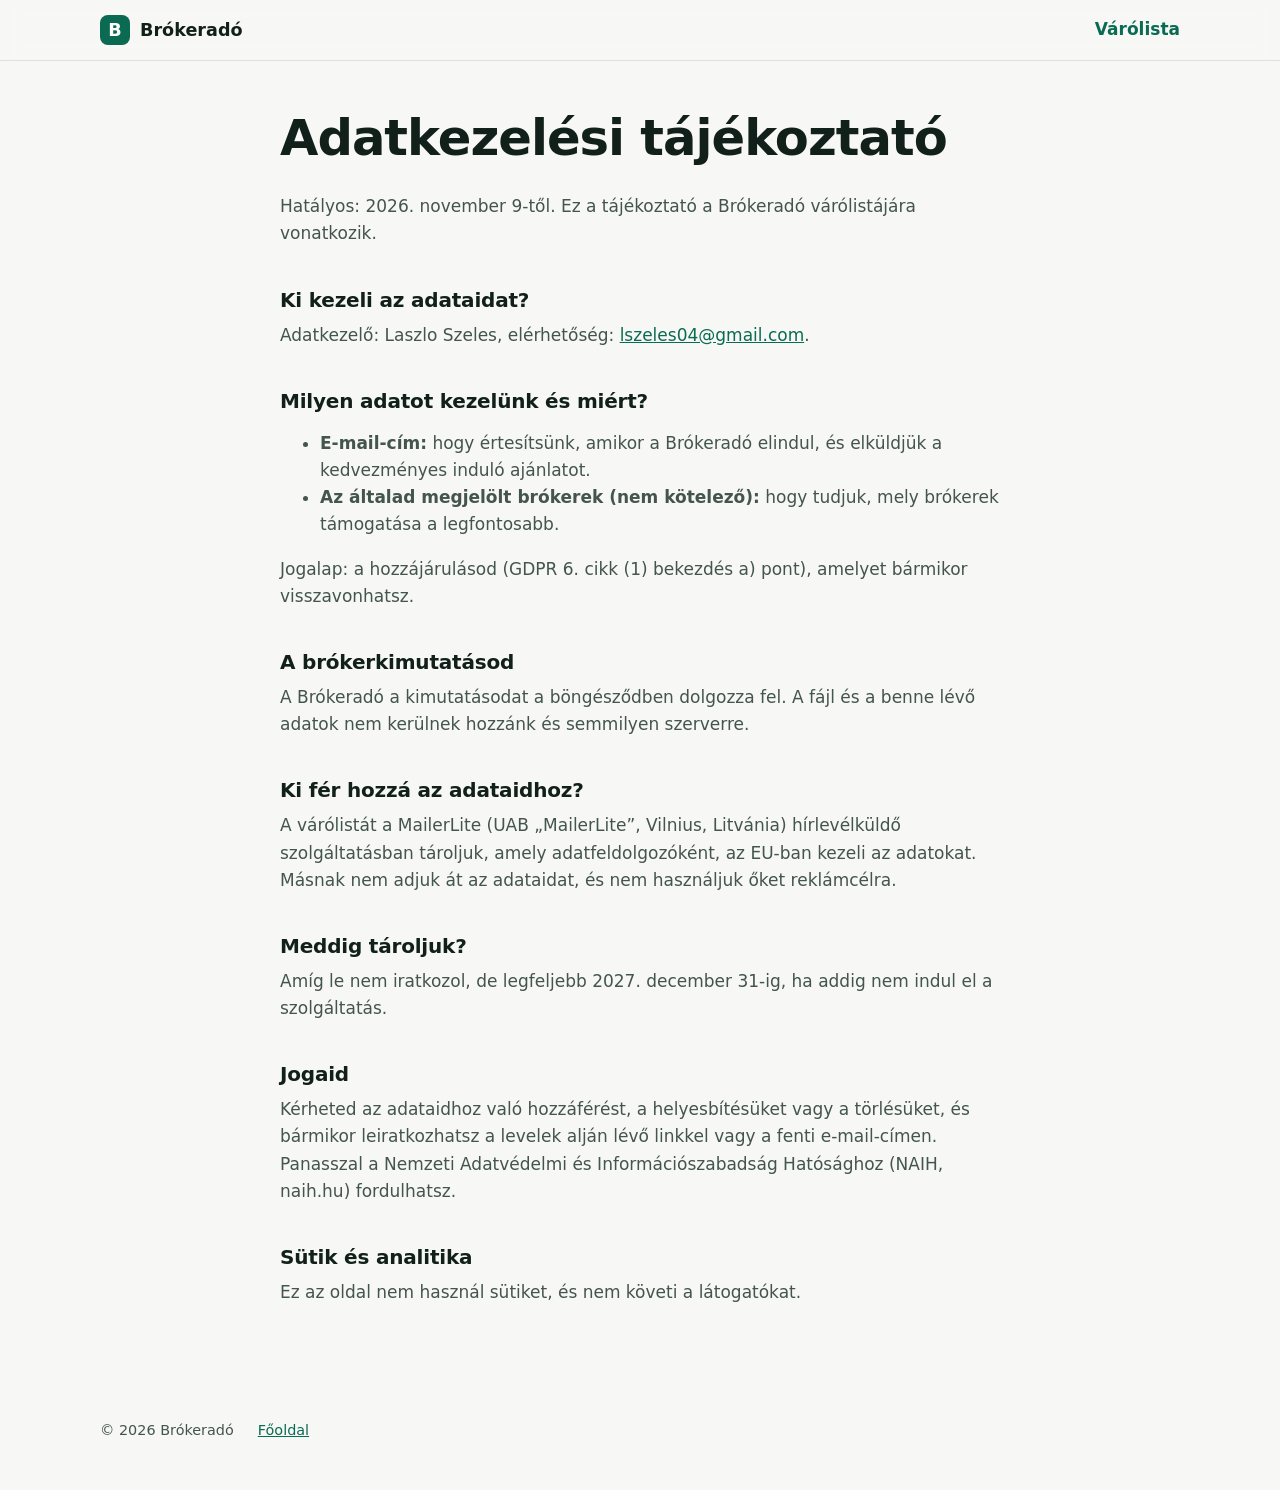
==== adatkezeles.html @ fca20e9b "Deploy site from 8936e88" ====
<!doctype html>
<html lang="hu">
  <head>
    <meta charset="UTF-8" />
    <meta name="viewport" content="width=device-width, initial-scale=1.0" />
    <title>Adatkezelési tájékoztató – Brókeradó</title>
    <meta name="robots" content="noindex" />
    <link rel="icon" href="data:image/svg+xml,%3Csvg xmlns='http://www.w3.org/2000/svg' viewBox='0 0 32 32'%3E%3Crect width='32' height='32' rx='7' fill='%230b6b52'/%3E%3Cpath d='M9 22V10h7.5a4 4 0 0 1 0 8H9m7.5 0 5 4' stroke='white' stroke-width='3' fill='none' stroke-linecap='round' stroke-linejoin='round'/%3E%3C/svg%3E" />
    <link rel="stylesheet" crossorigin href="./assets/style-DZf1pcr6.css">
  </head>
  <body>
    <header class="topbar">
      <div class="wrap topbar-inner">
        <a class="brand" href="./"><span class="brand-mark" aria-hidden="true">B</span> Brókeradó</a>
        <a class="topbar-cta" href="./#varolista">Várólista</a>
      </div>
    </header>

    <main class="legal">
      <div class="wrap narrow">
        <h1>Adatkezelési tájékoztató</h1>
        <p>Hatályos: 2026. november 9-től. Ez a tájékoztató a Brókeradó várólistájára vonatkozik.</p>

        <h2>Ki kezeli az adataidat?</h2>
        <p>
          Adatkezelő: Laszlo Szeles, elérhetőség: <a href="mailto:lszeles04@gmail.com">lszeles04@gmail.com</a>.
        </p>

        <h2>Milyen adatot kezelünk és miért?</h2>
        <ul>
          <li><strong>E-mail-cím:</strong> hogy értesítsünk, amikor a Brókeradó elindul, és elküldjük a kedvezményes induló ajánlatot.</li>
          <li><strong>Az általad megjelölt brókerek (nem kötelező):</strong> hogy tudjuk, mely brókerek támogatása a legfontosabb.</li>
        </ul>
        <p>Jogalap: a hozzájárulásod (GDPR 6. cikk (1) bekezdés a) pont), amelyet bármikor visszavonhatsz.</p>

        <h2>A brókerkimutatásod</h2>
        <p>
          A Brókeradó a kimutatásodat a böngésződben dolgozza fel. A fájl és a benne lévő adatok nem kerülnek hozzánk és
          semmilyen szerverre.
        </p>

        <h2>Ki fér hozzá az adataidhoz?</h2>
        <p>
          A várólistát a MailerLite (UAB „MailerLite”, Vilnius, Litvánia)
          hírlevélküldő szolgáltatásban tároljuk, amely adatfeldolgozóként, az EU-ban kezeli az adatokat. Másnak nem adjuk
          át az adataidat, és nem használjuk őket reklámcélra.
        </p>

        <h2>Meddig tároljuk?</h2>
        <p>Amíg le nem iratkozol, de legfeljebb 2027. december 31-ig, ha addig nem indul el a szolgáltatás.</p>

        <h2>Jogaid</h2>
        <p>
          Kérheted az adataidhoz való hozzáférést, a helyesbítésüket vagy a törlésüket, és bármikor leiratkozhatsz a
          levelek alján lévő linkkel vagy a fenti e-mail-címen. Panasszal a Nemzeti Adatvédelmi és Információszabadság
          Hatósághoz (NAIH, naih.hu) fordulhatsz.
        </p>

        <h2>Sütik és analitika</h2>
        <p>Ez az oldal nem használ sütiket, és nem követi a látogatókat.</p>
      </div>
    </main>

    <footer class="footer">
      <div class="wrap footer-inner">
        <span>© 2026 Brókeradó</span>
        <a href="./">Főoldal</a>
      </div>
    </footer>
  </body>
</html>
---- assets/style-DZf1pcr6.css ----
:root{--bg:#f7f8f6;--surface:#fff;--surface-2:#eef3f0;--ink:#12201b;--ink-2:#44544e;--line:#dbe3df;--brand:#0b6b52;--brand-ink:#fff;--brand-soft:#e1f1eb;--neg:#b42318;--focus:#1f8a6c;--radius:14px;--shadow:0 1px 2px #12201b0f, 0 8px 24px #12201b14;--lightningcss-light:initial;--lightningcss-dark: ;color-scheme:light}@media (prefers-color-scheme:dark){:root{--bg:#0e1513;--surface:#152019;--surface-2:#1b2a23;--ink:#e7efeb;--ink-2:#a8b8b1;--line:#2a3a33;--brand:#3fbf95;--brand-ink:#06231a;--brand-soft:#173a2e;--neg:#ff8a80;--focus:#5fd6ad;--shadow:0 1px 2px #0000004d, 0 8px 24px #0000004d;--lightningcss-light: ;--lightningcss-dark:initial;color-scheme:dark}}*,:before,:after{box-sizing:border-box}html{scroll-behavior:smooth}body{background:var(--bg);color:var(--ink);-webkit-font-smoothing:antialiased;margin:0;font:17px/1.6 system-ui,-apple-system,Segoe UI,Roboto,Helvetica Neue,Arial,sans-serif}a{color:var(--brand)}h1,h2,h3{letter-spacing:-.01em;margin:0 0 .5em;line-height:1.2}h1{letter-spacing:-.02em;font-size:clamp(2rem,4.5vw,3.1rem)}h2{font-size:clamp(1.5rem,3vw,2.1rem)}h3{font-size:1.1rem}p{margin:0 0 1em}:focus-visible{outline:3px solid var(--focus);outline-offset:2px;border-radius:6px}.wrap{max-width:1120px;margin:0 auto;padding:0 20px}.wrap.narrow{max-width:760px}.topbar{z-index:10;background:color-mix(in srgb, var(--bg) 88%, transparent);-webkit-backdrop-filter:blur(10px);backdrop-filter:blur(10px);border-bottom:1px solid var(--line);position:sticky;top:0}.topbar-inner{justify-content:space-between;align-items:center;height:60px;display:flex}.brand{color:var(--ink);align-items:center;gap:10px;font-size:1.1rem;font-weight:700;text-decoration:none;display:inline-flex}.brand-mark{background:var(--brand);width:30px;height:30px;color:var(--brand-ink);border-radius:8px;place-items:center;font-weight:800;display:grid}.topbar-cta{font-weight:600;text-decoration:none}.button{min-height:48px;font:inherit;cursor:pointer;border:0;border-radius:999px;justify-content:center;align-items:center;padding:0 24px;font-weight:650;text-decoration:none;transition:transform .15s,filter .15s;display:inline-flex}.button-primary{background:var(--brand);color:var(--brand-ink)}.button-primary:hover{filter:brightness(1.08)}.button-primary:active{transform:translateY(1px)}.button[disabled]{opacity:.6;cursor:progress}.hero{padding:64px 0 56px}.hero-grid{grid-template-columns:1.15fr .85fr;align-items:center;gap:56px;display:grid}.eyebrow{background:var(--brand-soft);color:var(--brand);border-radius:999px;padding:4px 12px;font-size:.85rem;font-weight:650;display:inline-block}.lead{color:var(--ink-2);max-width:38em;font-size:1.15rem}.lead strong{color:var(--ink)}.privacy-badge{color:var(--brand);align-items:flex-start;gap:10px;margin-bottom:28px;font-weight:600;display:flex}.privacy-badge svg{flex:none;margin-top:4px}.result-card{background:var(--surface);border:1px solid var(--line);border-radius:var(--radius);box-shadow:var(--shadow);font-variant-numeric:tabular-nums;margin:0;padding:22px 24px}.result-card figcaption{justify-content:space-between;align-items:center;gap:12px;margin-bottom:14px;font-weight:700;display:flex}.tag{color:var(--ink-2);background:var(--surface-2);white-space:nowrap;border-radius:999px;padding:3px 10px;font-size:.72rem;font-weight:600}.result-card dl{margin:0}.result-card dl>div{border-bottom:1px dashed var(--line);justify-content:space-between;gap:16px;padding:7px 0;display:flex}.result-card dt{color:var(--ink-2)}.result-card dd{white-space:nowrap;margin:0;font-weight:600}.result-card .neg{color:var(--neg)}.result-card .sep{margin-top:6px}.result-card .total{border-bottom:0;padding-top:12px;font-size:1.15rem}.result-card .total dt,.result-card .total dd{color:var(--ink);font-weight:800}.result-foot{color:var(--ink-2);margin:12px 0 0;font-size:.85rem}.section{padding:64px 0}.section:nth-of-type(2n){background:var(--surface);border-block:1px solid var(--line)}.section-lead{color:var(--ink-2);font-size:1.1rem}.cards{gap:20px;margin-top:28px;display:grid}.cards.three{grid-template-columns:repeat(3,1fr)}.card{background:var(--bg);border:1px solid var(--line);border-radius:var(--radius);padding:22px}.card p{color:var(--ink-2);margin:0}.steps{grid-template-columns:repeat(3,1fr);gap:28px;margin:28px 0 0;padding:0;list-style:none;display:grid}.steps p{color:var(--ink-2)}.step-num{background:var(--brand);width:40px;height:40px;color:var(--brand-ink);border-radius:50%;place-items:center;margin-bottom:12px;font-weight:800;display:grid}.checklist{gap:14px;max-width:820px;margin:24px 0 0;padding:0;list-style:none;display:grid}.checklist li{color:var(--ink-2);padding-left:36px;position:relative}.checklist li strong{color:var(--ink)}.checklist li:before{content:"";background:var(--brand-soft) url("data:image/svg+xml,%3Csvg xmlns='http://www.w3.org/2000/svg' viewBox='0 0 24 24'%3E%3Cpath d='m7 12.5 3.2 3.2L17 9' fill='none' stroke='%230b6b52' stroke-width='2.6' stroke-linecap='round' stroke-linejoin='round'/%3E%3C/svg%3E") center/16px no-repeat;border-radius:50%;width:22px;height:22px;position:absolute;top:3px;left:0}.waitlist{background:var(--brand-soft)!important}.form{background:var(--surface);border:1px solid var(--line);border-radius:var(--radius);box-shadow:var(--shadow);gap:20px;margin-top:24px;padding:28px;display:grid}.field{border:0;gap:8px;min-width:0;margin:0;padding:0;display:grid}.field>span,.field legend{padding:0;font-weight:650}.optional{color:var(--ink-2);font-weight:400}input[type=email]{border:1.5px solid var(--line);background:var(--bg);width:100%;min-height:50px;color:var(--ink);font:inherit;border-radius:10px;padding:0 16px}input[type=email]:focus{border-color:var(--focus);box-shadow:0 0 0 3px color-mix(in srgb, var(--focus) 25%, transparent);outline:none}input[aria-invalid=true]{border-color:var(--neg)}.chips{flex-wrap:wrap;gap:10px;margin-top:4px;display:flex}.chips label{border:1.5px solid var(--line);background:var(--bg);cursor:pointer;-webkit-user-select:none;user-select:none;border-radius:999px;align-items:center;gap:8px;padding:8px 14px;font-size:.95rem;display:inline-flex}.chips label:has(input:checked){border-color:var(--brand);background:var(--brand-soft);color:var(--brand);font-weight:600}.chips input,.consent input{accent-color:var(--brand);width:18px;height:18px;margin:0}.consent{color:var(--ink-2);align-items:flex-start;gap:12px;font-size:.92rem;display:flex}.consent input{flex:none;margin-top:3px}.hp{opacity:0;width:1px;height:1px;position:absolute;left:-9999px}.form-status{min-height:1.6em;margin:0;font-weight:600}.form-status.ok{color:var(--brand)}.form-status.error{color:var(--neg)}.form.done .field,.form.done .consent,.form.done button{display:none}.price-grid{grid-template-columns:1fr 1fr;gap:20px;margin-top:24px;display:grid}.price-box{border:1px solid var(--line);border-radius:var(--radius);background:var(--bg);padding:24px}.price-box.featured{border:2px solid var(--brand)}.price-box p:last-child{color:var(--ink-2);margin:0}.price{font-size:1.5rem;font-weight:800}.price span{color:var(--ink-2);font-size:1rem;font-weight:500}details{border-bottom:1px solid var(--line);padding:4px 0}summary{cursor:pointer;justify-content:space-between;gap:16px;padding:14px 0;font-weight:650;list-style:none;display:flex}summary::-webkit-details-marker{display:none}summary:after{content:"+";color:var(--brand);font-size:1.4rem;line-height:1}details[open] summary:after{content:"–"}details p{color:var(--ink-2)}.footer{color:var(--ink-2);padding:32px 0 48px;font-size:.9rem}.footer-inner{flex-wrap:wrap;gap:8px 24px;display:flex}.legal{padding:48px 0 64px}.legal h2{margin-top:2em;font-size:1.25rem}.legal p,.legal li{color:var(--ink-2)}.legal .todo{color:#5c4500;background:#fff3c4;border-radius:4px;padding:0 4px}@media (width<=860px){.hero{padding:40px 0}.hero-grid,.cards.three,.steps,.price-grid{grid-template-columns:1fr}.hero-grid{gap:36px}.section{padding:48px 0}.form{padding:20px}}@media (width<=420px){.wrap{padding:0 16px}.topbar-cta{font-size:.95rem}.hero-copy .button{width:100%}}@media (prefers-reduced-motion:reduce){html{scroll-behavior:auto}.button{transition:none}}
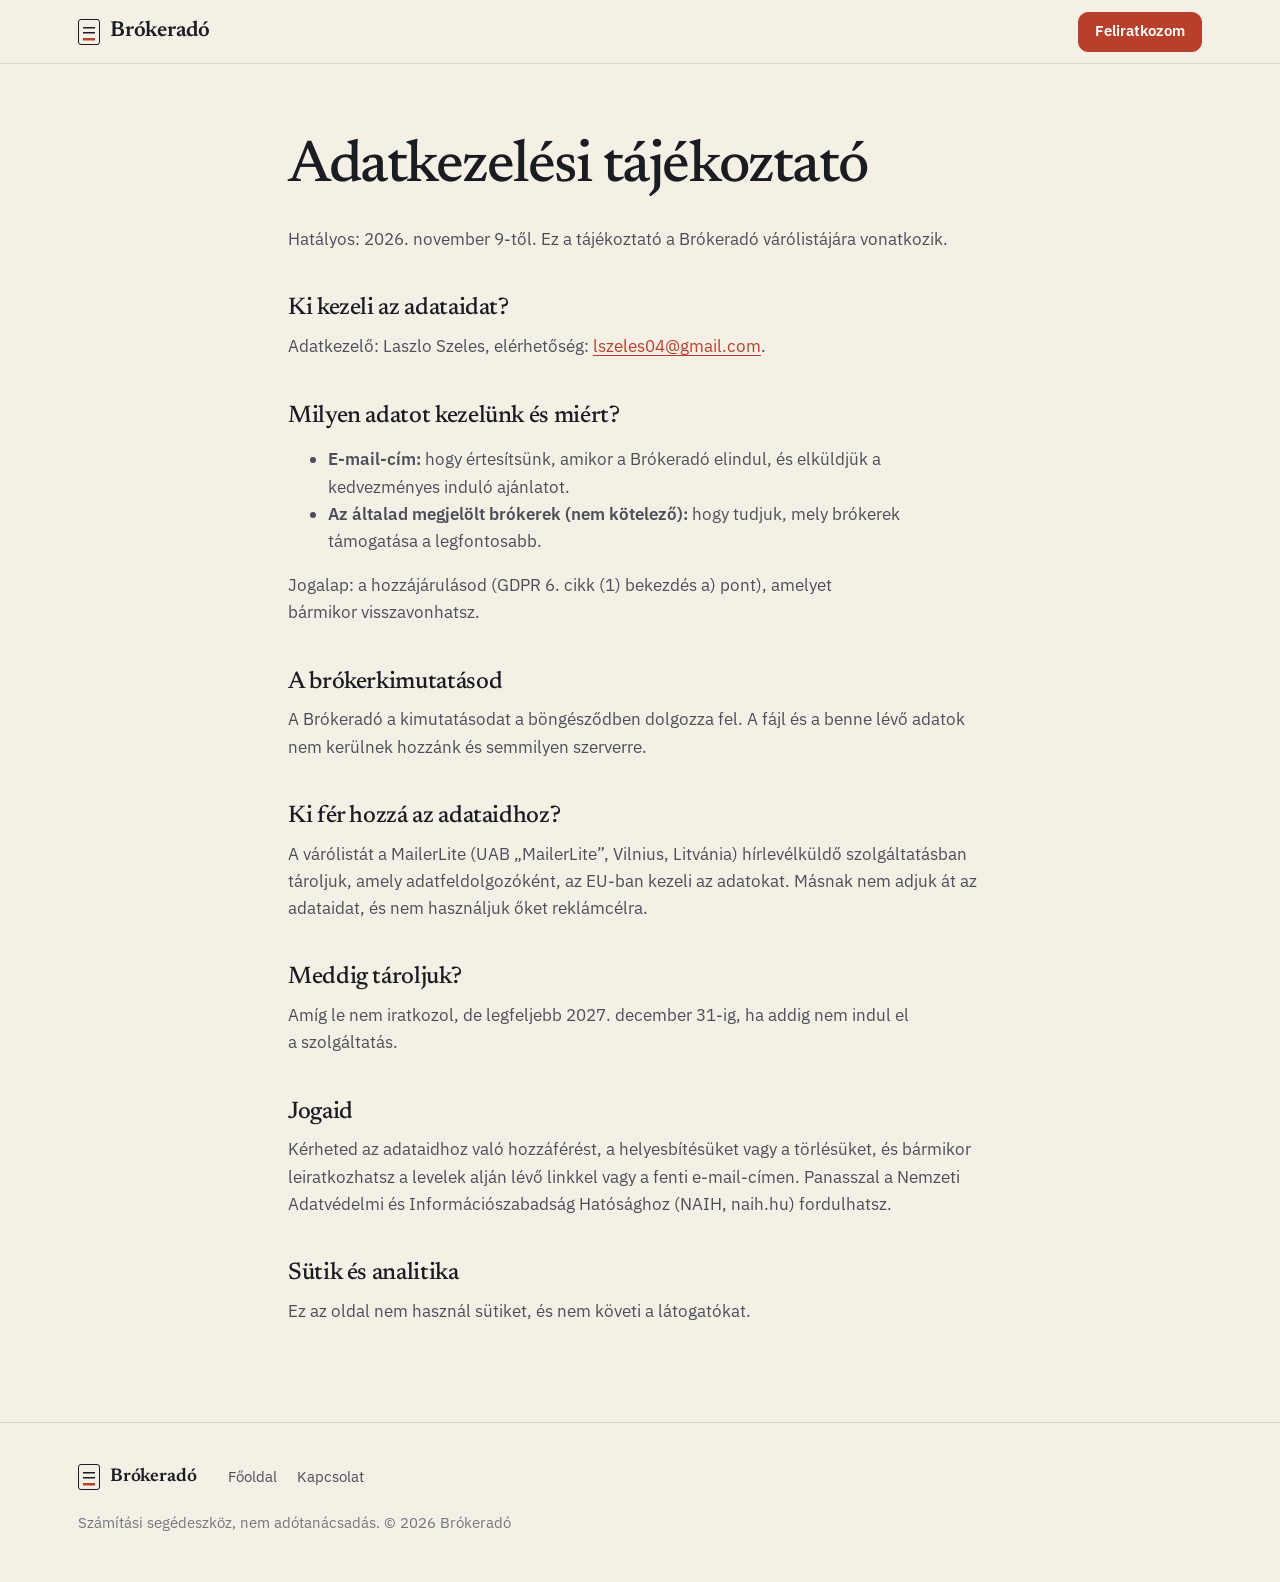
==== commit fceba479: "Deploy site from 5f9d0f9" ====
--- a/adatkezeles.html
+++ b/adatkezeles.html
@@ -5,19 +5,19 @@
     <meta name="viewport" content="width=device-width, initial-scale=1.0" />
     <title>Adatkezelési tájékoztató – Brókeradó</title>
     <meta name="robots" content="noindex" />
-    <link rel="icon" href="data:image/svg+xml,%3Csvg xmlns='http://www.w3.org/2000/svg' viewBox='0 0 32 32'%3E%3Crect width='32' height='32' rx='7' fill='%230b6b52'/%3E%3Cpath d='M9 22V10h7.5a4 4 0 0 1 0 8H9m7.5 0 5 4' stroke='white' stroke-width='3' fill='none' stroke-linecap='round' stroke-linejoin='round'/%3E%3C/svg%3E" />
-    <link rel="stylesheet" crossorigin href="./assets/style-DZf1pcr6.css">
+    <link rel="icon" href="data:image/svg+xml,%3Csvg xmlns='http://www.w3.org/2000/svg' viewBox='0 0 32 32'%3E%3Crect width='32' height='32' rx='6' fill='%231a1c22'/%3E%3Cpath d='M9 8v16M9 8h7a4 4 0 0 1 0 8H9h8a4 4 0 0 1 0 8H9' stroke='%23f4f0e6' stroke-width='2.6' fill='none' stroke-linejoin='round'/%3E%3Cpath d='M22 24h4' stroke='%23e0583d' stroke-width='2.6' stroke-linecap='round'/%3E%3C/svg%3E" />
+    <link rel="stylesheet" crossorigin href="./assets/style-DjPH11_Q.css">
   </head>
   <body>
-    <header class="topbar">
-      <div class="wrap topbar-inner">
-        <a class="brand" href="./"><span class="brand-mark" aria-hidden="true">B</span> Brókeradó</a>
-        <a class="topbar-cta" href="./#varolista">Várólista</a>
+    <header class="site-header scrolled">
+      <div class="wrap header-inner">
+        <a class="wordmark" href="./" aria-label="Brókeradó, főoldal"><span class="wordmark-mark" aria-hidden="true"></span>Brókeradó</a>
+        <a class="btn btn-small" href="./#varolista">Feliratkozom</a>
       </div>
     </header>
 
     <main class="legal">
-      <div class="wrap narrow">
+      <div class="wrap">
         <h1>Adatkezelési tájékoztató</h1>
         <p>Hatályos: 2026. november 9-től. Ez a tájékoztató a Brókeradó várólistájára vonatkozik.</p>
 
@@ -61,10 +61,14 @@
       </div>
     </main>
 
-    <footer class="footer">
+    <footer class="site-footer">
       <div class="wrap footer-inner">
-        <span>© 2026 Brókeradó</span>
-        <a href="./">Főoldal</a>
+        <a class="wordmark wordmark-small" href="./"><span class="wordmark-mark" aria-hidden="true"></span>Brókeradó</a>
+        <nav aria-label="Lábléc">
+          <a href="./">Főoldal</a>
+          <a href="mailto:lszeles04@gmail.com">Kapcsolat</a>
+        </nav>
+        <p class="footer-note">Számítási segédeszköz, nem adótanácsadás. © 2026 Brókeradó</p>
       </div>
     </footer>
   </body>
--- a/assets/style-DjPH11_Q.css
+++ b/assets/style-DjPH11_Q.css
@@ -0,0 +1 @@
+@font-face{font-family:Newsreader Variable;font-style:normal;font-display:swap;font-weight:200 800;src:url(./newsreader-vietnamese-wght-normal-Czsa-EzN.woff2)format("woff2-variations");unicode-range:U+102-103,U+110-111,U+128-129,U+168-169,U+1A0-1A1,U+1AF-1B0,U+300-301,U+303-304,U+308-309,U+323,U+329,U+1EA0-1EF9,U+20AB}@font-face{font-family:Newsreader Variable;font-style:normal;font-display:swap;font-weight:200 800;src:url(./newsreader-latin-ext-wght-normal-C-3rgBeH.woff2)format("woff2-variations");unicode-range:U+100-2BA,U+2BD-2C5,U+2C7-2CC,U+2CE-2D7,U+2DD-2FF,U+304,U+308,U+329,U+1D00-1DBF,U+1E00-1E9F,U+1EF2-1EFF,U+2020,U+20A0-20AB,U+20AD-20C0,U+2113,U+2C60-2C7F,U+A720-A7FF}@font-face{font-family:Newsreader Variable;font-style:normal;font-display:swap;font-weight:200 800;src:url(./newsreader-latin-wght-normal-CCVVNp6i.woff2)format("woff2-variations");unicode-range:U+??,U+131,U+152-153,U+2BB-2BC,U+2C6,U+2DA,U+2DC,U+304,U+308,U+329,U+2000-206F,U+20AC,U+2122,U+2191,U+2193,U+2212,U+2215,U+FEFF,U+FFFD}@font-face{font-family:IBM Plex Sans;font-style:normal;font-display:swap;font-weight:400;src:url(./ibm-plex-sans-latin-400-normal-CDDApCn2.woff2)format("woff2"),url(./ibm-plex-sans-latin-400-normal-CYLoc0-x.woff)format("woff")}@font-face{font-family:IBM Plex Sans;font-style:normal;font-display:swap;font-weight:400;src:url(./ibm-plex-sans-latin-ext-400-normal-C5H60-Va.woff2)format("woff2"),url(./ibm-plex-sans-latin-ext-400-normal-RBey6euL.woff)format("woff")}@font-face{font-family:IBM Plex Sans;font-style:normal;font-display:swap;font-weight:500;src:url(./ibm-plex-sans-latin-500-normal-6ng42L7E.woff2)format("woff2"),url(./ibm-plex-sans-latin-500-normal-BgVn5rGT.woff)format("woff")}@font-face{font-family:IBM Plex Sans;font-style:normal;font-display:swap;font-weight:500;src:url(./ibm-plex-sans-latin-ext-500-normal-DakdToA3.woff2)format("woff2"),url(./ibm-plex-sans-latin-ext-500-normal-D0aIdm-b.woff)format("woff")}@font-face{font-family:IBM Plex Sans;font-style:normal;font-display:swap;font-weight:600;src:url(./ibm-plex-sans-latin-600-normal-CuJfVYMP.woff2)format("woff2"),url(./ibm-plex-sans-latin-600-normal-Cu4Hd6ag.woff)format("woff")}@font-face{font-family:IBM Plex Sans;font-style:normal;font-display:swap;font-weight:600;src:url(./ibm-plex-sans-latin-ext-600-normal-DOrvGEcy.woff2)format("woff2"),url(./ibm-plex-sans-latin-ext-600-normal-DIrixKbi.woff)format("woff")}@font-face{font-family:IBM Plex Mono;font-style:normal;font-display:swap;font-weight:400;src:url(./ibm-plex-mono-latin-400-normal-DMJ8VG8y.woff2)format("woff2"),url(./ibm-plex-mono-latin-400-normal-CvHOgSBP.woff)format("woff")}@font-face{font-family:IBM Plex Mono;font-style:normal;font-display:swap;font-weight:400;src:url(./ibm-plex-mono-latin-ext-400-normal-BmRBH3aV.woff2)format("woff2"),url(./ibm-plex-mono-latin-ext-400-normal-D3D2R8hC.woff)format("woff")}@font-face{font-family:IBM Plex Mono;font-style:normal;font-display:swap;font-weight:500;src:url(./ibm-plex-mono-latin-500-normal-DSY6xOcd.woff2)format("woff2"),url(./ibm-plex-mono-latin-500-normal-CB9ihrfo.woff)format("woff")}@font-face{font-family:IBM Plex Mono;font-style:normal;font-display:swap;font-weight:500;src:url(./ibm-plex-mono-latin-ext-500-normal-CAhNIIs5.woff2)format("woff2"),url(./ibm-plex-mono-latin-ext-500-normal-CZ70TYgx.woff)format("woff")}:root{--paper:#f4f0e6;--sheet:#fbf9f4;--sheet-2:#efe9dc;--ink:#1a1c22;--ink-2:#4c4f58;--ink-3:#74767d;--rule:#dcd4c3;--rule-strong:#bfb49c;--red:#b8402a;--red-hover:#9c3420;--red-soft:#f3dfd6;--green:#2c6a4e;--night:#17181d;--night-2:#202128;--night-ink:#ece6d8;--night-ink-2:#a9a497;--night-rule:#33343c;--on-red:#fff;--shadow:0 1px 0 #1a1c220a, 0 12px 32px -12px #1a1c222e;--serif:"Newsreader Variable", Georgia, "Times New Roman", serif;--sans:"IBM Plex Sans", system-ui, -apple-system, "Segoe UI", Roboto, sans-serif;--mono:"IBM Plex Mono", ui-monospace, "SFMono-Regular", Menlo, Consolas, monospace;--header-h:64px;--radius:10px;--lightningcss-light:initial;--lightningcss-dark: ;color-scheme:light}@media (prefers-color-scheme:dark){:root{--paper:#121317;--sheet:#1a1c21;--sheet-2:#22242a;--ink:#ece6d8;--ink-2:#b6b0a2;--ink-3:#8c877b;--rule:#2e3037;--rule-strong:#474a53;--red:#f0725a;--red-hover:#ff8a73;--red-soft:#3a221c;--green:#74c69d;--night:#0b0c0f;--night-2:#15161b;--on-red:#1a0d09;--shadow:0 1px 0 #0000004d, 0 12px 32px -12px #0009;--lightningcss-light: ;--lightningcss-dark:initial;color-scheme:dark}}*,:before,:after{box-sizing:border-box}html{scroll-behavior:smooth;scroll-padding-top:calc(var(--header-h) + 16px);-webkit-text-size-adjust:100%}body{background:var(--paper);color:var(--ink);font:400 17px/1.6 var(--sans);-webkit-font-smoothing:antialiased;text-rendering:optimizelegibility;margin:0}::selection{background:var(--red-soft);color:var(--ink)}h1,h2,h3{font-family:var(--serif);font-optical-sizing:auto;letter-spacing:-.015em;text-wrap:balance;margin:0 0 .45em;font-weight:500;line-height:1.08}h1{letter-spacing:-.025em;font-size:clamp(2.3rem,4.6vw,3.9rem)}h2{font-size:clamp(1.9rem,3.4vw,2.9rem)}h3{font-size:1.35rem;line-height:1.2}p{text-wrap:pretty;margin:0 0 1em}a{color:var(--red);text-underline-offset:3px;text-decoration-thickness:1px}a:hover{color:var(--red-hover)}:focus-visible{outline:2px solid var(--red);outline-offset:3px;border-radius:4px}.wrap{width:100%;max-width:1180px;margin:0 auto;padding:0 28px}.visually-hidden{clip-path:inset(50%);white-space:nowrap;width:1px;height:1px;position:absolute;overflow:hidden}.skip{z-index:100;background:var(--ink);color:var(--paper);border-radius:6px;padding:10px 16px;text-decoration:none;position:absolute;top:-48px;left:12px}.skip:focus{top:12px}.muted{color:var(--ink-3)}.eyebrow,.kicker,.label,.ledger-title,.ledger-tag,.ledger-source{font-family:var(--mono);letter-spacing:.06em;text-transform:uppercase;font-size:.78rem;font-weight:500}.eyebrow{color:var(--red);margin-bottom:14px}.btn{border:1.5px solid var(--red);border-radius:var(--radius);background:var(--red);min-height:52px;color:var(--on-red);font:600 1rem/1 var(--sans);white-space:nowrap;cursor:pointer;justify-content:center;align-items:center;gap:8px;padding:0 24px;text-decoration:none;transition:background-color .15s,border-color .15s,transform 80ms;display:inline-flex}.btn:hover{background:var(--red-hover);border-color:var(--red-hover);color:var(--on-red)}.btn:active{transform:translateY(1px)}.btn[disabled]{opacity:.6;cursor:progress}.btn-small{min-height:40px;padding:0 16px;font-size:.92rem}.btn-ghost{color:var(--red);background:0 0}.btn-ghost:hover{background:var(--red-soft);color:var(--red-hover)}.btn-block{width:100%}.site-header{z-index:50;height:var(--header-h);background:color-mix(in srgb, var(--paper) 92%, transparent);-webkit-backdrop-filter:saturate(1.2)blur(8px);backdrop-filter:saturate(1.2)blur(8px);border-bottom:1px solid #0000;transition:border-color .2s;position:sticky;top:0}.site-header.scrolled{border-bottom-color:var(--rule)}.header-inner{align-items:center;gap:32px;height:100%;display:flex}.wordmark{font:600 1.35rem/1 var(--serif);letter-spacing:-.01em;color:var(--ink);align-items:center;gap:10px;margin-right:auto;text-decoration:none;display:inline-flex}.wordmark:hover{color:var(--ink)}.wordmark-mark{border:1.5px solid var(--ink);background:linear-gradient(var(--ink), var(--ink)) 4px 7px / 12px 1.5px no-repeat, linear-gradient(var(--ink), var(--ink)) 4px 12px / 12px 1.5px no-repeat, linear-gradient(var(--red), var(--red)) 4px 18px / 12px 2.5px no-repeat;border-radius:3px;width:22px;height:26px;position:relative}.wordmark-small{margin-right:0;font-size:1.15rem}.site-nav{gap:4px;display:flex}.site-nav a{color:var(--ink-2);border-radius:8px;padding:10px 12px;font-size:.95rem;font-weight:500;text-decoration:none;transition:color .15s,background-color .15s;position:relative}.site-nav a:hover{color:var(--ink);background:var(--sheet-2)}.site-nav a[aria-current=true]{color:var(--ink)}.site-nav a[aria-current=true]:after{content:"";background:var(--red);border-radius:2px;height:2px;position:absolute;bottom:4px;left:12px;right:12px}.hero{padding:clamp(40px,7vw,88px) 0 clamp(48px,7vw,96px)}.hero-grid{grid-template-columns:minmax(0,1.08fr) minmax(0,.92fr);align-items:start;gap:clamp(32px,5vw,72px);display:grid}.kicker{color:var(--ink-2);align-items:center;gap:10px;margin-bottom:22px;display:flex}.dot{background:var(--red);border-radius:50%;flex:none;width:8px;height:8px}.hero h1 .accent{color:var(--red)}.lead{color:var(--ink-2);max-width:34em;margin-bottom:28px;font-size:1.15rem}.hero-note{color:var(--ink-3);margin-top:14px;font-size:.92rem}.signup{gap:14px;max-width:560px;display:grid}.signup-row{gap:10px;display:flex}input[type=email]{border:1.5px solid var(--rule-strong);border-radius:var(--radius);background:var(--sheet);width:100%;min-width:0;min-height:52px;color:var(--ink);font:400 1rem var(--sans);flex:1;padding:0 16px;transition:border-color .15s,box-shadow .15s}input[type=email]::placeholder{color:var(--ink-3)}input[type=email]:hover{border-color:var(--ink-3)}input[type=email]:focus{border-color:var(--ink);box-shadow:0 0 0 3px color-mix(in srgb, var(--ink) 12%, transparent);outline:none}input[aria-invalid=true]{border-color:var(--red)!important}.consent{color:var(--ink-2);cursor:pointer;align-items:flex-start;gap:10px;font-size:.9rem;display:flex}.consent input,.chips input{width:18px;height:18px;accent-color:var(--red);cursor:pointer;flex:none;margin:2px 0 0}.chips{flex-wrap:wrap;gap:8px;display:flex}.chips label{border:1.5px solid var(--rule-strong);background:var(--sheet);cursor:pointer;-webkit-user-select:none;user-select:none;border-radius:999px;align-items:center;gap:8px;min-height:42px;padding:0 14px;font-size:.94rem;transition:border-color .15s,background-color .15s;display:inline-flex}.chips label:hover{border-color:var(--ink-3)}.chips label:has(input:checked){border-color:var(--red);background:var(--red-soft);color:var(--ink)}.chips input{margin:0}.field{border:0;gap:8px;min-width:0;margin:0;padding:0;display:grid}.field>span,.field legend{margin-bottom:2px;padding:0;font-size:.95rem;font-weight:600}.optional{color:var(--ink-3);margin-left:6px;font-weight:400}.hp{opacity:0;width:1px;height:1px;position:absolute;left:-9999px}.form-status{margin:0;font-size:.95rem;font-weight:500}.form-status:empty{display:none}.form-status.ok{color:var(--green)}.form-status.error{color:var(--red)}.signup.done .signup-row,.signup.done .field,.signup.done .consent,.signup.done>.btn{display:none}.followup{border:1px solid var(--rule);border-radius:var(--radius);background:var(--sheet);gap:12px;padding:18px;display:grid}.followup[hidden]{display:none}.followup-q{color:var(--ink-2);margin:0;font-size:.95rem}.followup-send{justify-self:start;min-height:44px}.ledger{background:var(--sheet);border:1px solid var(--rule);box-shadow:var(--shadow);border-radius:6px;margin:0;padding:22px 26px 20px 44px;position:relative}.ledger:before{content:"";background:color-mix(in srgb, var(--red) 55%, transparent);width:1px;position:absolute;top:0;bottom:0;left:26px}.ledger-head{justify-content:space-between;align-items:baseline;gap:12px;margin-bottom:14px;display:flex}.ledger-title{color:var(--ink)}.ledger-tag{color:var(--ink-3);text-transform:none;letter-spacing:.02em;font-size:.7rem}.tabs{border-bottom:1px solid var(--rule);grid-template-columns:repeat(3,1fr);margin-bottom:16px;display:grid}.tabs button{min-height:44px;color:var(--ink-3);font:500 .95rem var(--sans);cursor:pointer;background:0 0;border:0;padding:0 8px;transition:color .15s;position:relative}.tabs button:hover{color:var(--ink)}.tabs button[aria-selected=true]{color:var(--ink);font-weight:600}.tabs button[aria-selected=true]:after{content:"";background:var(--red);height:2px;position:absolute;bottom:-1px;left:0;right:0}.ledger-panel.enter{animation:.18s fade}@keyframes fade{0%{opacity:0;transform:translateY(2px)}}.ledger-source{color:var(--ink-3);margin-bottom:8px;font-size:.7rem}.rows{font-variant-numeric:tabular-nums;margin:0}.rows>div{border-bottom:1px solid var(--rule);justify-content:space-between;align-items:baseline;gap:16px;padding:8px 0;display:flex}.rows dt{color:var(--ink-2);font-size:.95rem}.rows dd{font:400 .92rem var(--mono);white-space:nowrap;text-align:right;margin:0}.rows .strong dt,.rows .strong dd{color:var(--ink);font-weight:600}.rows .strong dd{font-weight:500}.rows .group{border-bottom:0;padding-bottom:2px}.rows .group dt{color:var(--ink-3);font-size:.82rem}.rows .sub dt{padding-left:14px;font-size:.9rem}.rows .total{border-top:1.5px solid var(--ink);border-bottom:0;margin-top:-1px;padding-top:12px}.rows .total dt{color:var(--ink);font-weight:600}.rows .total dd{color:var(--ink);border-bottom:3px double var(--ink);padding-bottom:2px;font-size:1rem;font-weight:500}.rows .pos{color:var(--green)!important}.rows .neg{color:var(--red)}.ledger-dest{color:var(--red);margin:14px 0 0;font-size:.88rem;font-weight:500}.brokers{border-block:1px solid var(--rule);background:var(--sheet)}.brokers-inner{flex-wrap:wrap;align-items:center;gap:12px 36px;min-height:76px;padding-block:14px;display:flex}.brokers .label{color:var(--ink-3)}.brokers ul{font:500 1.3rem var(--serif);flex-wrap:wrap;gap:8px 32px;margin:0;padding:0;list-style:none;display:flex}.brokers .soon{color:var(--ink-3);margin-left:auto;font-size:.92rem}.section{padding:clamp(64px,9vw,112px) 0}.section-alt{background:var(--sheet);border-block:1px solid var(--rule)}.section-head{max-width:760px;margin-bottom:clamp(32px,4vw,52px)}.compare{border:1px solid var(--rule);border-radius:var(--radius);background:var(--sheet);grid-template-columns:1.1fr .9fr;display:grid;overflow:hidden}.compare-col{padding:clamp(24px,3.5vw,40px)}.compare-col h3{margin-bottom:20px}.compare-col ol{counter-reset:step;gap:14px;margin:0;padding:0;list-style:none;display:grid}.compare-col li{counter-increment:step;padding-left:2.6em;position:relative}.compare-col li:before{content:counter(step, decimal-leading-zero);font:500 .8rem var(--mono);color:var(--ink-3);position:absolute;top:.22em;left:0}.compare-old{color:var(--ink-3);background:repeating-linear-gradient(-45deg, transparent 0 14px, color-mix(in srgb, var(--rule) 35%, transparent) 14px 15px)}.compare-old h3{color:var(--ink-2)}.compare-new{border-left:1px solid var(--rule);box-shadow:inset 3px 0 0 var(--red)}.compare-new li:before{color:var(--red)}.compare-new li{color:var(--ink-2)}.mini-result{border:1px solid var(--rule);background:var(--paper);border-radius:6px;margin-top:32px;padding:18px 20px 16px}.mini-title{font:500 .75rem var(--mono);letter-spacing:.06em;text-transform:uppercase;color:var(--ink);justify-content:space-between;margin:0 0 6px;display:flex}.mini-title span{color:var(--ink-3);text-transform:none;letter-spacing:.02em}.mini-result .rows dt{font-size:.9rem}.compare-new strong{color:var(--ink);font-weight:600}.section-dark{background:var(--night);color:var(--night-ink);--ink:var(--night-ink);--ink-3:var(--night-ink-2);--rule:var(--night-rule)}.section-dark .eyebrow{color:#f0866f}.section-dark p{color:var(--night-ink);max-width:32em;font-size:1.1rem}.section-dark .muted{color:var(--night-ink-2);font-size:1rem}.privacy-grid{grid-template-columns:1fr 1fr;align-items:center;gap:clamp(32px,6vw,88px);display:grid}.flow{font-family:var(--mono);gap:0;font-size:.85rem;display:grid}.flow-box{border:1px solid var(--night-rule);border-radius:var(--radius);background:var(--night-2);padding:18px 20px 20px}.flow-label{color:var(--night-ink-2);letter-spacing:.06em;text-transform:uppercase;margin-bottom:12px;font-size:.72rem;display:block}.flow-steps{flex-wrap:wrap;align-items:center;gap:10px;display:flex}.flow-steps span:not(.arrow){border:1px solid var(--night-rule);background:var(--night);color:var(--night-ink);border-radius:6px;padding:8px 12px}.flow-steps .arrow{color:var(--night-ink-2)}.flow-cut{grid-template-columns:1fr 28px 1fr;align-items:center;height:76px;display:grid}.flow-line{border-left:1.5px dashed var(--night-rule);grid-column:2;justify-self:center;width:0;height:100%;position:relative}.flow-line:after{content:"×";background:var(--night);color:#f0866f;width:28px;height:28px;font:600 16px/1 var(--sans);border:1.5px solid #f0866f;border-radius:50%;place-items:center;display:grid;position:absolute;top:50%;left:50%;transform:translate(-50%,-50%)}.flow-zero{color:#f0866f;grid-column:3;padding-left:16px}.flow-server{opacity:.7}.flow-empty{color:var(--night-ink-2)}.spec{border-top:1.5px solid var(--ink);margin:0}.spec>div{border-bottom:1px solid var(--rule);grid-template-columns:minmax(180px,.32fr) 1fr;gap:24px;padding:22px 0;display:grid}.spec dt{font:500 1.3rem/1.25 var(--serif)}.spec dd{color:var(--ink-2);max-width:42em;margin:0}.pricing{grid-template-columns:1fr 1fr;gap:20px;max-width:920px;display:grid}.plan{border:1px solid var(--rule);border-radius:var(--radius);background:var(--paper);padding:28px}.plan-main{border:1.5px solid var(--ink);background:var(--sheet)}.plan h3{margin-bottom:8px}.plan-price{font:500 2rem/1.1 var(--serif);margin-bottom:18px}.plan-price span{font:400 .95rem var(--sans);color:var(--ink-3)}.plan ul{border-top:1px solid var(--rule);color:var(--ink-2);gap:8px;margin:0;padding:16px 0 0;list-style:none;display:grid}.plan li:before{content:"— ";color:var(--ink-3)}.plan-note{color:var(--red);margin:18px 0 0;font-size:.92rem;font-weight:500}.faq-grid{grid-template-columns:minmax(0,.38fr) minmax(0,.62fr);align-items:start;gap:clamp(32px,6vw,80px);display:grid}.faq-head{top:calc(var(--header-h) + 32px);position:sticky}.faq{border-top:1.5px solid var(--ink)}details{border-bottom:1px solid var(--rule)}summary{min-height:64px;font:500 1.2rem/1.3 var(--serif);cursor:pointer;justify-content:space-between;align-items:center;gap:20px;padding:16px 4px;list-style:none;transition:color .15s;display:flex}summary::-webkit-details-marker{display:none}summary:hover{color:var(--red)}summary:after{content:"";border-bottom:1.5px solid;border-right:1.5px solid;flex:none;width:12px;height:12px;transition:transform .2s;transform:translateY(-3px)rotate(45deg)}details[open] summary:after{transform:translateY(2px)rotate(-135deg)}details p{color:var(--ink-2);max-width:40em;margin:0;padding:0 4px 22px}.waitlist{padding-top:0}.waitlist-sheet{border:1.5px solid var(--ink);background:var(--sheet);box-shadow:var(--shadow);border-radius:14px;grid-template-columns:minmax(0,.9fr) minmax(0,1.1fr);gap:clamp(28px,5vw,64px);padding:clamp(28px,5vw,56px);display:grid}.waitlist-copy p{color:var(--ink-2)}.waitlist .signup{gap:20px;max-width:none}.site-footer{border-top:1px solid var(--rule);padding:36px 0 48px;font-size:.92rem}.footer-inner{flex-wrap:wrap;align-items:center;gap:16px 32px;display:flex}.footer-inner nav{flex-wrap:wrap;gap:4px 20px;display:flex}.footer-inner nav a{color:var(--ink-2);padding:6px 0;text-decoration:none}.footer-inner nav a:hover{color:var(--red);text-decoration:underline}.footer-note{width:100%;color:var(--ink-3);margin:0}.legal{padding:clamp(40px,6vw,72px) 0 80px}.legal .wrap{max-width:760px}.legal h2{margin-top:1.8em;font-size:1.5rem}.legal p,.legal li{color:var(--ink-2)}@media (width<=980px){.site-nav{display:none}.hero-grid,.privacy-grid,.faq-grid,.waitlist-sheet{grid-template-columns:1fr}.faq-head{position:static}.ledger{max-width:560px}}@media (width<=760px){.wrap{padding:0 18px}.compare,.pricing{grid-template-columns:1fr}.compare-new{border-left:0;border-top:1px solid var(--rule);box-shadow:inset 0 3px 0 var(--red)}.spec>div{grid-template-columns:1fr;gap:6px;padding:18px 0}.brokers .soon{margin-left:0}}@media (width<=480px){body{font-size:16px}.signup-row{flex-direction:column}.btn{width:100%}.btn-small,.followup-send{width:auto}.ledger{padding:18px 16px 16px 30px}.ledger:before{left:16px}.rows dt{font-size:.88rem}.rows dd{font-size:.85rem}}@media (prefers-reduced-motion:reduce){html{scroll-behavior:auto}*,:before,:after{transition:none!important;animation:none!important}}
